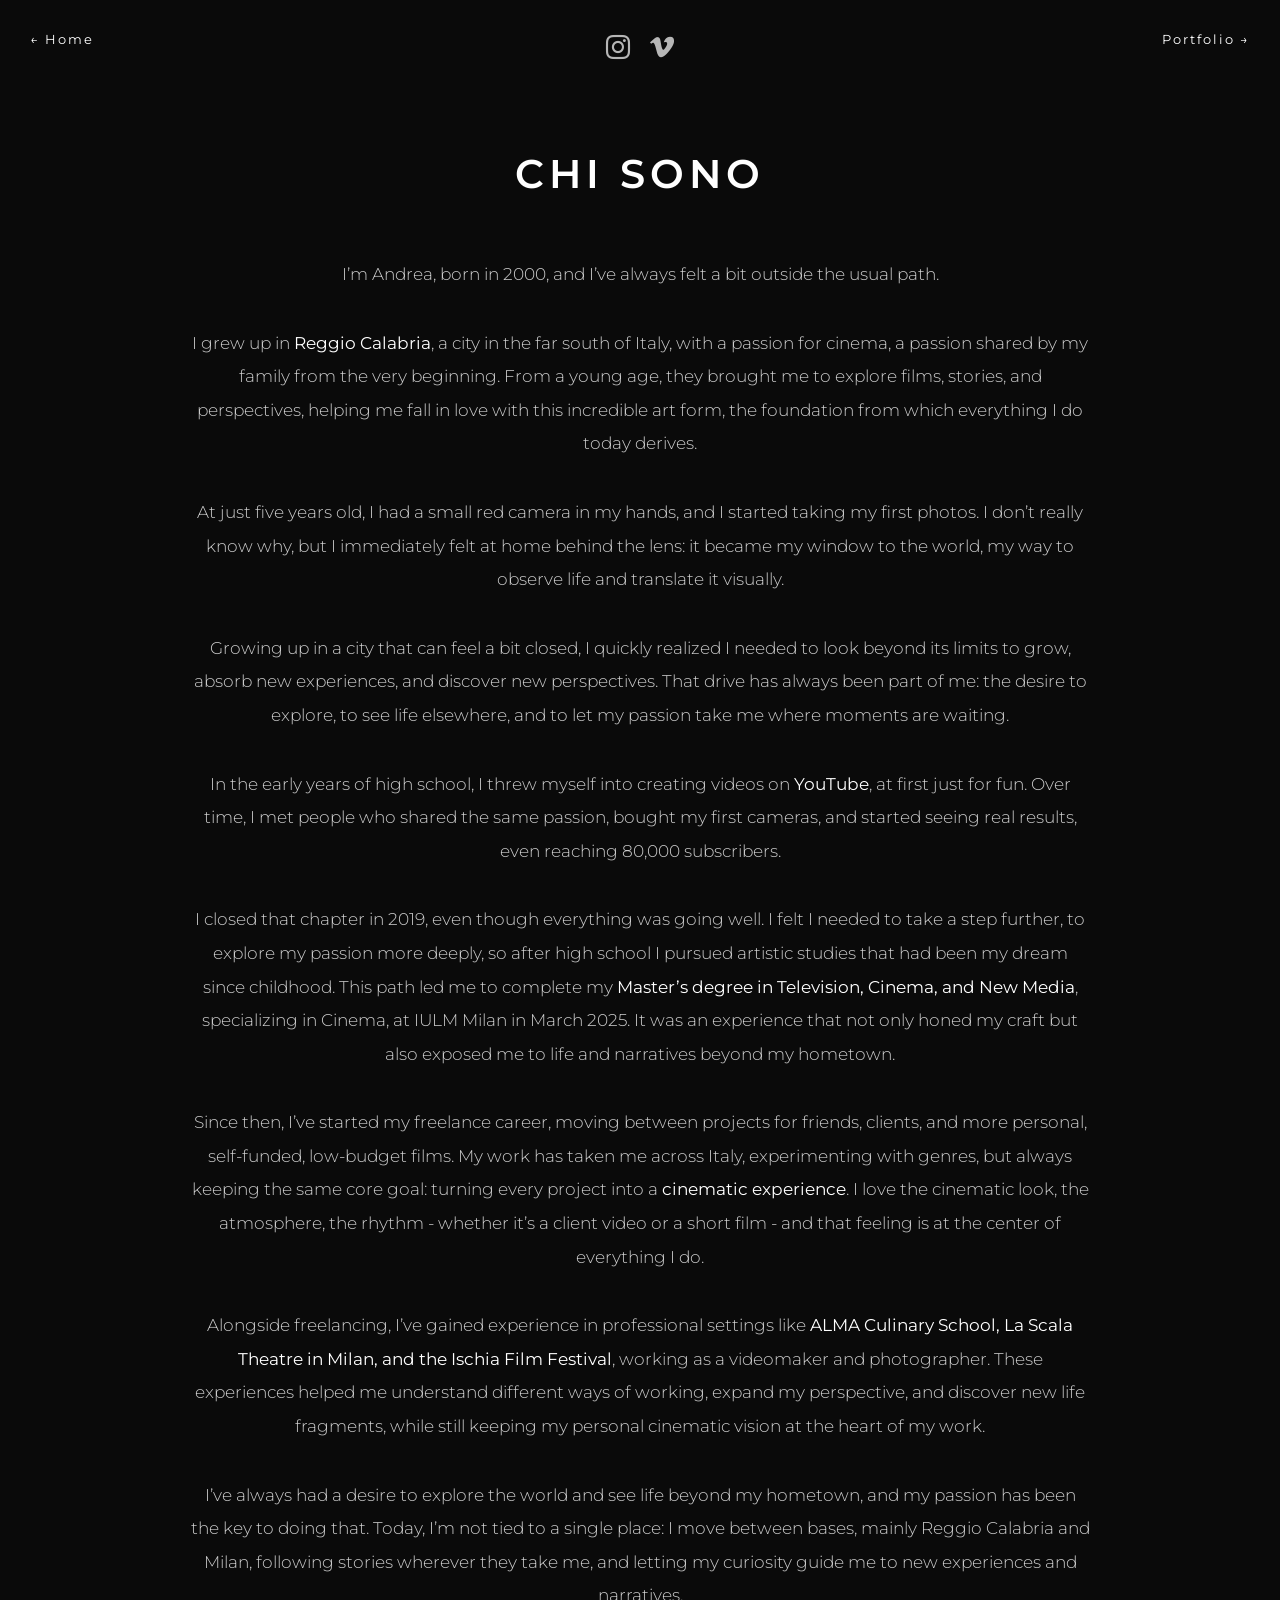
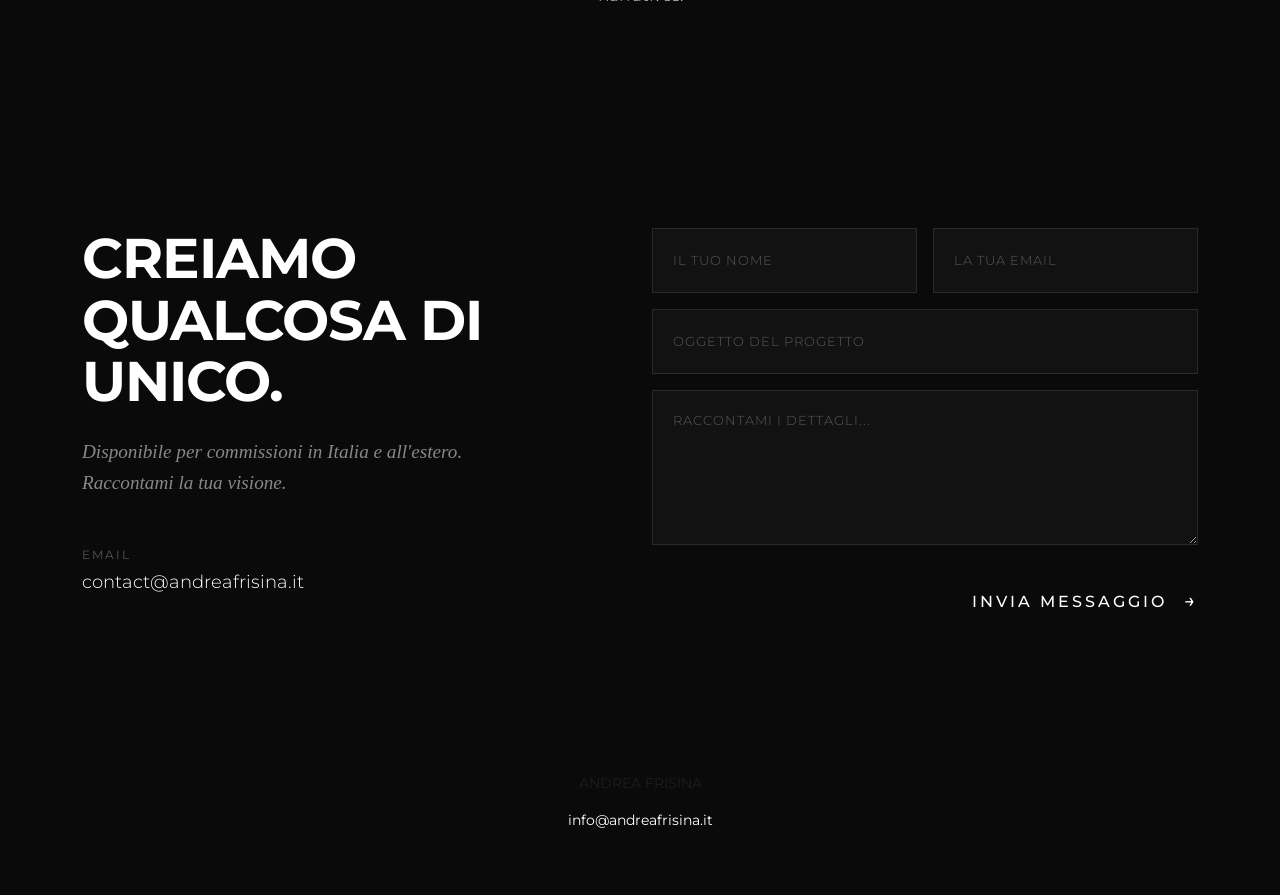
==== html/chisono.html @ bc56220b "Chi sono e photography aggiunto" ====
<!DOCTYPE html>
<html lang="it">
<head>
    <meta charset="UTF-8">
    <meta name="viewport" content="width=device-width, initial-scale=1.0">
    <title>About - Andrea Frisina</title>
    
    <link href="https://cdn.jsdelivr.net/npm/bootstrap@5.3.0/dist/css/bootstrap.min.css" rel="stylesheet">
    <link rel="stylesheet" href="https://cdn.jsdelivr.net/npm/bootstrap-icons@1.11.0/font/bootstrap-icons.css">
    
    <link href="https://fonts.googleapis.com/css2?family=Montserrat:wght@300;400;600&display=swap" rel="stylesheet">
    
    <link rel="stylesheet" href="../css/style.css">
    <link rel="stylesheet" href="../css/homepage-contacts.css">

    <style>
        body {
            background-color: #0a0a0a;
            color: white;
            font-family: 'Montserrat', sans-serif;
            overflow-x: hidden;
            margin: 0;
            padding: 0;
        }

        /* Social e Navigazione */
        .top-social-center {
            position: absolute;
            top: 30px;
            left: 50%;
            transform: translateX(-50%);
            display: flex;
            gap: 20px;
            z-index: 1000;
        }
        .top-social-center a {
            color: white;
            font-size: 1.5rem;
            opacity: 0.7;
            transition: 0.3s;
        }
        .top-social-center a:hover { opacity: 1; transform: scale(1.1); }

        /* Link laterali fissi */
        .back-link {
            position: fixed; top: 30px; left: 30px; color: white; text-decoration: none; 
            z-index: 1000; font-family: 'Montserrat'; letter-spacing: 2px; font-size: 0.8rem;
            transition: opacity 0.3s;
        }
        .portfolio-link-top {
            position: fixed; top: 30px; right: 30px; color: white; text-decoration: none; 
            z-index: 1000; font-family: 'Montserrat'; letter-spacing: 2px; font-size: 0.8rem;
            transition: opacity 0.3s;
        }
        .back-link:hover, .portfolio-link-top:hover { opacity: 0.6; }

        /* Sezione Bio */
        .about-section {
            padding: 150px 0 80px 0;
            max-width: 900px;
            margin: 0 auto;
            text-align: center;
        }

        .about-title {
            font-weight: 600;
            font-size: 2.5rem;
            text-transform: uppercase;
            letter-spacing: 5px;
            margin-bottom: 60px;
        }

        .bio-text {
            font-weight: 300;
            line-height: 2;
            color: #ccc;
            font-size: 1.05rem;
        }

        .bio-text p {
            margin-bottom: 35px;
        }

        .bio-highlight {
            color: white;
            font-weight: 400;
        }

        /* Contatti */
        .contact-section {
            background-color: transparent !important;
            padding-top: 100px;
            padding-bottom: 100px;
        }

        footer {
            background-color: transparent !important;
            border: none !important;
        }

        @media (max-width: 768px) {
            .about-section { padding: 120px 25px 60px 25px; }
            .about-title { font-size: 1.8rem; letter-spacing: 3px; }
            .portfolio-link-top, .back-link { font-size: 0.7rem; }
        }
    </style>
</head>
<body>

    <a href="index.html" class="back-link">&larr; Home</a>
    <a href="portfolio-selection.html" class="portfolio-link-top">Portfolio &rarr;</a>

    <div class="top-social-center">
        <a href="https://www.instagram.com/andreafrisinafilms/" target="_blank"><i class="bi bi-instagram"></i></a>
        <a href="https://vimeo.com/andreafrisinafilms" target="_blank"><i class="bi bi-vimeo"></i></a>
    </div>

    <div class="container">
        <section class="about-section">
            <h1 class="about-title">Chi Sono</h1>
            
            <div class="bio-text">
                <p>I’m Andrea, born in 2000, and I’ve always felt a bit outside the usual path.</p>
                
                <p>I grew up in <span class="bio-highlight">Reggio Calabria</span>, a city in the far south of Italy, with a passion for cinema, a passion shared by my family from the very beginning. From a young age, they brought me to explore films, stories, and perspectives, helping me fall in love with this incredible art form, the foundation from which everything I do today derives.</p>

                <p>At just five years old, I had a small red camera in my hands, and I started taking my first photos. I don’t really know why, but I immediately felt at home behind the lens: it became my window to the world, my way to observe life and translate it visually.</p>

                <p>Growing up in a city that can feel a bit closed, I quickly realized I needed to look beyond its limits to grow, absorb new experiences, and discover new perspectives. That drive has always been part of me: the desire to explore, to see life elsewhere, and to let my passion take me where moments are waiting.</p>

                <p>In the early years of high school, I threw myself into creating videos on <span class="bio-highlight">YouTube</span>, at first just for fun. Over time, I met people who shared the same passion, bought my first cameras, and started seeing real results, even reaching 80,000 subscribers.</p>

                <p>I closed that chapter in 2019, even though everything was going well. I felt I needed to take a step further, to explore my passion more deeply, so after high school I pursued artistic studies that had been my dream since childhood. This path led me to complete my <span class="bio-highlight">Master’s degree in Television, Cinema, and New Media</span>, specializing in Cinema, at IULM Milan in March 2025. It was an experience that not only honed my craft but also exposed me to life and narratives beyond my hometown.</p>

                <p>Since then, I’ve started my freelance career, moving between projects for friends, clients, and more personal, self-funded, low-budget films. My work has taken me across Italy, experimenting with genres, but always keeping the same core goal: turning every project into a <span class="bio-highlight">cinematic experience</span>. I love the cinematic look, the atmosphere, the rhythm - whether it’s a client video or a short film - and that feeling is at the center of everything I do.</p>

                <p>Alongside freelancing, I’ve gained experience in professional settings like <span class="bio-highlight">ALMA Culinary School, La Scala Theatre in Milan, and the Ischia Film Festival</span>, working as a videomaker and photographer. These experiences helped me understand different ways of working, expand my perspective, and discover new life fragments, while still keeping my personal cinematic vision at the heart of my work.</p>

                <p>I’ve always had a desire to explore the world and see life beyond my hometown, and my passion has been the key to doing that. Today, I’m not tied to a single place: I move between bases, mainly Reggio Calabria and Milan, following stories wherever they take me, and letting my curiosity guide me to new experiences and narratives.</p>
            </div>
        </section>

        <section id="contatti" class="contact-section">
            <div class="row justify-content-between align-items-start text-start">
                <div class="col-12 col-lg-5 mb-5 mb-lg-0 info-column">
                    <h2 class="contact-heading">CREIAMO<br>QUALCOSA DI<br>UNICO.</h2>
                    <p class="contact-sub mt-4">
                        Disponibile per commissioni in Italia e all'estero.
                        <br>Raccontami la tua visione.
                    </p>
                    <div class="contact-details mt-5">
                        <div class="detail-item mb-4">
                            <span class="label">EMAIL</span>
                            <a href="mailto:contact@andreafrisina.it" class="value link-hover">contact@andreafrisina.it</a>
                        </div>
                    </div>
                </div>

                <div class="col-12 col-lg-6">
                    <form action="https://formspree.io/f/IL_TUO_CODICE" method="POST" class="luxury-form">
                        <div class="row g-3">
                            <div class="col-md-6">
                                <input type="text" name="name" class="luxury-input" placeholder="Il tuo nome" required>
                            </div>
                            <div class="col-md-6">
                                <input type="email" name="email" class="luxury-input" placeholder="La tua email" required>
                            </div>
                            <div class="col-12">
                                <input type="text" name="subject" class="luxury-input" placeholder="Oggetto del progetto">
                            </div>
                            <div class="col-12">
                                <textarea name="message" class="luxury-input" rows="5" placeholder="Raccontami i dettagli..." required></textarea>
                            </div>
                            <div class="col-12 mt-4 text-end">
                                <button type="submit" class="btn-luxury">
                                    INVIA MESSAGGIO <span class="arrow">→</span>
                                </button>
                            </div>
                        </div>
                    </form>
                </div>
            </div>
        </section>
    </div>

    <footer class="text-center py-5 text-muted small">
        <div class="container">
            <p>ANDREA FRISINA</p>
            <p><a href="mailto:info@andreafrisina.it" class="text-decoration-none text-white">info@andreafrisina.it</a></p>
        </div>
    </footer>

    <script src="https://cdn.jsdelivr.net/npm/bootstrap@5.3.0/dist/js/bootstrap.bundle.min.js"></script>
</body>
</html>
---- css/style.css ----
/* =========================================
   1. STILI GENERALI E RESET
   ========================================= */
html { 
    scroll-behavior: smooth; 
}

body {
    font-family: 'Montserrat', sans-serif;
    background-color: #0a0a0a;
    color: white;
    margin: 0;
    overflow-x: hidden;
}

/* =========================================
   2. HERO SECTION (VIDEO LOCALE)
   ========================================= */
.hero-section {
    position: relative;
    height: 100vh;
    width: 100%;
    overflow: hidden;
    display: flex;
    flex-direction: column;
    justify-content: center;
    align-items: center;
    text-align: center;
}

/* Wrapper per il video .mp4 locale */
.local-video-wrapper {
    position: absolute;
    top: 0; left: 0; width: 100%; height: 100%;
    z-index: 0; 
    overflow: hidden;
    background-color: #000;
}

.local-video-wrapper video {
    width: 100%;
    height: 100%;
    object-fit: cover; 
    opacity: 0; 
    transition: opacity 1s ease-in;
}

.local-video-wrapper video.visible {
    opacity: 1;
}

.video-overlay {
    position: absolute; top: 0; left: 0; width: 100%; height: 100%;
    background: rgba(0, 0, 0, 0.3); z-index: 1;
}

/* --- CONTENUTI HERO (TITOLO E MANIFESTO) --- */
.hero-content { 
    position: relative; 
    z-index: 2; 
    padding: 20px; 
    pointer-events: none; 
    width: 100%;
}

.main-title { 
    font-family: 'Montserrat', sans-serif;
    font-size: 3.5rem; 
    font-weight: 600;  
    letter-spacing: 5px; 
    text-transform: uppercase; 
    margin-bottom: 0.5rem; 
    text-shadow: 0 5px 20px rgba(0,0,0,0.8); 
}

/* STILE MANIFESTO */
.hero-manifesto {
    font-family: 'Montserrat', sans-serif !important;
    color: #ffffff;
    font-weight: 300; /* Light */
    font-size: 1.1rem; 
    line-height: 1.6;
    max-width: 900px; 
    margin: 30px auto 0; 
    text-shadow: 0 2px 15px rgba(0,0,0,0.8); 
    opacity: 0.9;
}

.hero-manifesto p {
    margin-bottom: 8px; 
}

.hero-manifesto strong {
    font-weight: 600 !important; 
    color: #ffffff;              
    opacity: 1;                  
    text-shadow: 0 0 10px rgba(0,0,0,0.5); 
}

/* Freccia che rimbalza */
.scroll-down {
    position: absolute; bottom: 30px; left: 50%; transform: translateX(-50%);
    z-index: 3; color: white; font-size: 2rem; animation: bounce 2s infinite; cursor: pointer; pointer-events: auto;
}
@keyframes bounce {
    0%, 20%, 50%, 80%, 100% {transform: translate(-50%, 0);}
    40% {transform: translate(-50%, -10px);}
    60% {transform: translate(-50%, -5px);}
}

/* =========================================
   3. NAVBAR & SOCIAL
   ========================================= */
.navbar-brand { 
    letter-spacing: 2px; text-transform: uppercase; font-weight: 600; margin-right: 0; 
}
.brand-social-wrapper { display: flex; align-items: center; }

.social-left-icons {
    display: flex; gap: 15px; margin-left: 25px; 
    border-left: 1px solid rgba(255,255,255,0.2); padding-left: 25px;
}
.social-left-icons a {
    color: rgba(255,255,255,0.7); font-size: 1.1rem; 
    transition: color 0.3s ease, transform 0.3s ease;
}
.social-left-icons a:hover { color: white; transform: scale(1.1); }
.nav-link { letter-spacing: 2px; text-transform: uppercase; font-size: 0.9rem; }

/* =========================================
   4. CONTROLLI AUDIO
   ========================================= */
.audio-wrapper {
    position: absolute; bottom: 30px; right: 30px; z-index: 10;
    display: flex; align-items: center; justify-content: center;
    width: 50px; height: 50px;
    background: rgba(255, 255, 255, 0.1); border: 1px solid rgba(255, 255, 255, 0.3);
    border-radius: 25px; overflow: hidden; 
    transition: all 0.4s cubic-bezier(0.25, 0.8, 0.25, 1);
}
.audio-wrapper:hover {
    width: 160px; background: rgba(0, 0, 0, 0.7);
    justify-content: flex-start; padding-left: 15px;
}
.audio-icon { font-size: 1.2rem; cursor: pointer; color: white; flex-shrink: 0; }
.volume-slider {
    width: 0; opacity: 0; margin-left: 0; height: 4px;
    -webkit-appearance: none; background: rgba(255, 255, 255, 0.3);
    border-radius: 2px; outline: none; cursor: pointer; transition: all 0.4s ease 0.1s;
}
.audio-wrapper:hover .volume-slider { width: 90px; opacity: 1; margin-left: 15px; }
.volume-slider::-webkit-slider-thumb {
    -webkit-appearance: none; width: 12px; height: 12px;
    background: white; border-radius: 50%; cursor: pointer;
}

/* =========================================
   5. PORTFOLIO CAROUSEL
   ========================================= */
.portfolio-section { 
    padding: 100px 0; background-color: #0a0a0a; position: relative; z-index: 2; 
}

.portfolio-heading {
    font-weight: 300; 
    text-transform: uppercase; 
    letter-spacing: 4px; 
    margin-bottom: 20px; 
    color: white;
    font-size: 2rem; 
}

/* >>> MODIFICA: Sottotitolo Portfolio in Montserrat Light <<< */
.portfolio-subheading {
    font-family: 'Montserrat', sans-serif; /* Prima era Playfair */
    font-weight: 300; /* Light */
    font-size: 1.1rem;
    color: #bbb;
    line-height: 1.6;
    max-width: 800px;
    margin-left: auto;
    margin-right: auto;
}

/* Container Carosello */
.carousel-container {
    width: 100%;
    padding: 0 60px; 
}

.horizontal-scroll-wrapper {
    display: flex;
    overflow-x: auto;
    gap: 30px; 
    padding-bottom: 20px;
    scroll-behavior: smooth;
    -webkit-overflow-scrolling: touch;
}
.horizontal-scroll-wrapper::-webkit-scrollbar { display: none; }
.horizontal-scroll-wrapper { -ms-overflow-style: none; scrollbar-width: none; }

.scroll-item {
    flex: 0 0 auto;
    width: calc((100% - 60px) / 3); 
    transition: transform 0.3s ease;
}
.scroll-item:hover { transform: scale(1.02); }

.video-title {
    margin-top: 15px; font-size: 0.9rem; letter-spacing: 2px; 
    text-transform: uppercase; color: #aaa; text-align: left;
}

/* --- THUMBNAILS --- */
.video-link { display: block; position: relative; text-decoration: none; }
.video-thumb {
    width: 100%; height: 100%; object-fit: cover;
    filter: brightness(0.8); transition: filter 0.3s ease;
}
.play-overlay {
    position: absolute; top: 0; left: 0; width: 100%; height: 100%;
    display: flex; align-items: center; justify-content: center;
    background: rgba(0,0,0,0.2); transition: background 0.3s ease;
}
.play-overlay i {
    font-size: 3rem; color: white; opacity: 0.8;
    transition: transform 0.3s ease, opacity 0.3s ease;
}
.video-link:hover .video-thumb { filter: brightness(1); }
.video-link:hover .play-overlay { background: rgba(0,0,0,0); }
.video-link:hover .play-overlay i { transform: scale(1.2); opacity: 1; }

/* --- FRECCE --- */
.scroll-btn {
    position: absolute; top: 40%; transform: translateY(-50%);
    background: rgba(0, 0, 0, 0.5); color: white;
    border: 1px solid rgba(255, 255, 255, 0.2);
    border-radius: 50%; width: 50px; height: 50px;
    display: flex; align-items: center; justify-content: center;
    cursor: pointer; z-index: 10; transition: all 0.3s ease;
}
.scroll-btn:hover {
    background: white; color: black; transform: translateY(-50%) scale(1.1);
}
.btn-left { left: 5px; }
.btn-right { right: 5px; }

/* --- MODALE --- */
.video-trigger { cursor: pointer; display: block; position: relative; }
.modal-video-info {
    max-width: 800px; margin: 0 auto; padding: 20px;
    background: rgba(0, 0, 0, 0.8); border-radius: 10px; backdrop-filter: blur(5px); 
}
.modal-video-info h3 { font-size: 1.5rem; letter-spacing: 3px; margin-bottom: 10px; }
.modal-video-info p { font-size: 1rem; line-height: 1.6; color: #ccc !important; }

.hero-bottom-fade {
    position: absolute; bottom: 0; left: 0; width: 100%; height: 30vh; 
    background: linear-gradient(to bottom, rgba(10, 10, 10, 0) 0%, #0a0a0a 100%);
    z-index: 1; pointer-events: none; 
}

.fade-in-up {
    animation: fadeInUp 0.5s ease-out forwards;
    opacity: 0; transform: translateY(20px);
}
@keyframes fadeInUp { to { opacity: 1; transform: translateY(0); } }

.modal-backdrop.show { opacity: 0.9; background-color: #000; }
.btn-close-white {
    filter: invert(1) grayscale(100%) brightness(200%);
    background-color: rgba(0,0,0,0.5); padding: 10px; border-radius: 50%;
}

.fade-section {
    opacity: 0; transform: translateY(40px); 
    transition: opacity 1.2s ease-out, transform 1.2s ease-out;
    will-change: opacity, transform; 
}
.fade-section.visible { opacity: 1; transform: translateY(0); }

/* =========================================
   6. MOBILE RESPONSIVE
   ========================================= */
@media (max-width: 992px) {
    .main-title { font-size: 2.5rem; }
    .audio-wrapper { display: none; } 
    .social-left-icons { margin-left: 15px; padding-left: 15px; gap: 10px; }
    .carousel-container { padding: 0; }
    .scroll-btn { display: none; } 
    .scroll-item { width: 85vw; margin-left: 15px; }
}

@media (max-width: 768px) {
    .hero-manifesto {
        font-size: 0.85rem !important; 
        padding: 0 20px;   
        line-height: 1.5;
        width: 100%;
    }
    .main-title { font-size: 2.2rem; }
}


/* =========================================
   SEZIONE CHI SONO (Uniformata a Montserrat)
   ========================================= */
.about-section { opacity: 1 !important; transform: none !important; }

.about-heading {
    font-weight: 300;
    text-transform: uppercase;
    letter-spacing: 4px;
    margin-bottom: 40px;
    font-size: 2rem;
    color: white;
}

/* >>> MODIFICA: Testo 'Chi Sono' in Montserrat Light <<< */
.about-content p {
    font-family: 'Montserrat', sans-serif; /* Prima era Playfair */
    font-weight: 300; /* Light */
    font-size: 1.2rem; /* Leggermente più grande per leggibilità */
    line-height: 1.8; /* Interlinea ariosa */
    color: #ccc; 
    margin-bottom: 20px;
    max-width: 800px;
    margin-left: auto;
    margin-right: auto;
}

.about-content strong {
    color: white;
    font-weight: 600;
}

/* >>> MODIFICA: Firma in stile 'Timbro' moderno <<< */
.signature {
    font-family: 'Montserrat', sans-serif;
    font-weight: 400;
    text-transform: uppercase; /* Stile timbro */
    letter-spacing: 4px;
    font-size: 1.5rem;
    color: white;
    opacity: 0.8;
    border-top: 1px solid rgba(255,255,255,0.3); /* Lineetta sopra per stile */
    padding-top: 10px;
    display: inline-block;
}

/* =========================================
   SEZIONE CONTATTI
   ========================================= */
.contact-heading {
    font-family: 'Montserrat', sans-serif;
    font-weight: 700; /* Bold per impatto */
    letter-spacing: 3px;
    font-size: 3rem;
    line-height: 1.1;
}

.contact-sub {
    font-family: 'Montserrat', sans-serif;
    font-weight: 300;
    font-size: 1.1rem;
    color: #bbb;
    line-height: 1.6;
}

/* Form Styles */
.luxury-input {
    font-family: 'Montserrat', sans-serif;
    font-weight: 300;
}

.btn-luxury {
    font-family: 'Montserrat', sans-serif;
    font-weight: 500;
    letter-spacing: 2px;
}

/* =========================================
   HOVER EFFECTS PORTFOLIO
   ========================================= */
.video-thumb-wrapper {
    overflow: hidden; border-radius: 0; 
    transition: transform 0.5s cubic-bezier(0.25, 0.46, 0.45, 0.94), box-shadow 0.5s cubic-bezier(0.25, 0.46, 0.45, 0.94);
    box-shadow: 0 5px 15px rgba(0,0,0,0.2); 
}
.video-trigger:hover .video-thumb-wrapper { transform: translateY(-7px); box-shadow: 0 20px 40px rgba(0,0,0,0.6); }
.video-thumb {
    width: 100%; height: 100%; object-fit: cover;
    transition: transform 0.8s ease, filter 0.5s ease; filter: brightness(0.85); 
}
.video-trigger:hover .video-thumb { transform: scale(1.06); filter: brightness(1.05); }
.play-overlay { background: rgba(0,0,0,0.3); transition: background 0.4s ease; }
.play-overlay i { font-size: 3rem; color: rgba(255,255,255,0.8); transition: transform 0.4s ease, color 0.4s ease; }
.video-trigger:hover .play-overlay { background: rgba(0,0,0,0.1); }
.video-trigger:hover .play-overlay i { color: #fff; transform: scale(1.2); }
.video-title { transition: color 0.3s ease, transform 0.3s ease; }
.video-trigger:hover + .video-title { color: white; transform: translateX(5px); }

/* =========================================
   MOBILE HORIZONTAL SCROLL
   ========================================= */
@media (max-width: 991px) {
    .video-title {
        color: white !important; opacity: 1 !important; margin-top: 12px !important;   
        font-size: 0.9rem !important; display: block !important; transform: translateX(5px); 
    }
    .mobile-scroll-row {
        display: flex !important; flex-wrap: nowrap !important; overflow-x: auto !important;        
        overflow-y: hidden; gap: 15px !important; padding-bottom: 30px !important;    
        -webkit-overflow-scrolling: touch; scrollbar-width: none;             
        margin-right: 0 !important; margin-left: 0 !important;
    }
    .mobile-scroll-row::-webkit-scrollbar { display: none; }
    .mobile-scroll-row > div {
        flex: 0 0 85% !important; width: 85% !important; max-width: 85% !important; margin-top: 0 !important;    
    }
}
---- css/homepage-contacts.css ----
/* =========================================
   SEZIONE CONTATTI (LUXURY / EDITORIAL)
   ========================================= */
.contact-section {
    padding: 150px 0; /* Molto respiro verticale */
    background-color: #050505; 
    color: white;
    position: relative;
    z-index: 10;
    overflow: hidden;
}

/* Tipografia Colonna Sinistra */
.contact-heading {
    font-family: 'Montserrat', sans-serif;
    font-weight: 700;
    font-size: 3.5rem; /* Titolo grande e impattante */
    line-height: 1.1;
    letter-spacing: -1px; /* Lettere più vicine, stile moderno */
    color: white;
    text-transform: uppercase;
}

.contact-sub {
    font-family: 'Playfair Display', serif; /* Contrasto Serif */
    font-style: italic;
    font-size: 1.2rem;
    color: #888;
    line-height: 1.6;
}

/* Dettagli (Email, Social) */
.detail-item .label {
    display: block;
    font-size: 0.75rem;
    letter-spacing: 2px;
    text-transform: uppercase;
    color: #555;
    margin-bottom: 5px;
}

.detail-item .value {
    font-size: 1.1rem;
    color: white;
    text-decoration: none;
    font-weight: 300;
}

/* Effetto Hover sui link testuali */
.link-hover {
    position: relative;
    color: white;
    text-decoration: none;
    transition: color 0.3s ease;
}
.link-hover::after {
    content: '';
    position: absolute;
    width: 0;
    height: 1px;
    bottom: -2px;
    left: 0;
    background-color: white;
    transition: width 0.3s ease;
}
.link-hover:hover::after {
    width: 100%;
}

/* --- IL FORM LUXURY --- */
.luxury-input {
    width: 100%;
    background-color: rgba(255, 255, 255, 0.03); /* Appena visibile */
    border: 1px solid rgba(255, 255, 255, 0.1); /* Bordo sottilissimo */
    color: white;
    padding: 20px; /* Spazioso */
    font-family: 'Montserrat', sans-serif;
    font-size: 0.95rem;
    font-weight: 300;
    outline: none;
    transition: all 0.4s ease;
}

.luxury-input::placeholder {
    color: rgba(255, 255, 255, 0.3);
    text-transform: uppercase;
    font-size: 0.8rem;
    letter-spacing: 1px;
}

/* Focus: diventa un po' più chiaro */
.luxury-input:focus {
    background-color: rgba(255, 255, 255, 0.06);
    border-color: rgba(255, 255, 255, 0.4);
}

/* Bottone Solo Testo con Freccia */
.btn-luxury {
    background: none;
    border: none;
    color: white;
    font-size: 1rem;
    letter-spacing: 3px;
    text-transform: uppercase;
    cursor: pointer;
    padding: 10px 0;
    position: relative;
    transition: opacity 0.3s ease;
}

.btn-luxury .arrow {
    display: inline-block;
    transition: transform 0.3s ease;
    margin-left: 10px;
    font-size: 1.2rem;
}

.btn-luxury:hover {
    opacity: 0.8;
}

.btn-luxury:hover .arrow {
    transform: translateX(10px); /* La freccia si sposta a destra */
}

/* Responsive: su mobile riduciamo il titolo */
@media (max-width: 992px) {
    .contact-heading {
        font-size: 2.5rem;
    }
    .contact-section {
        padding: 80px 0;
    }
}
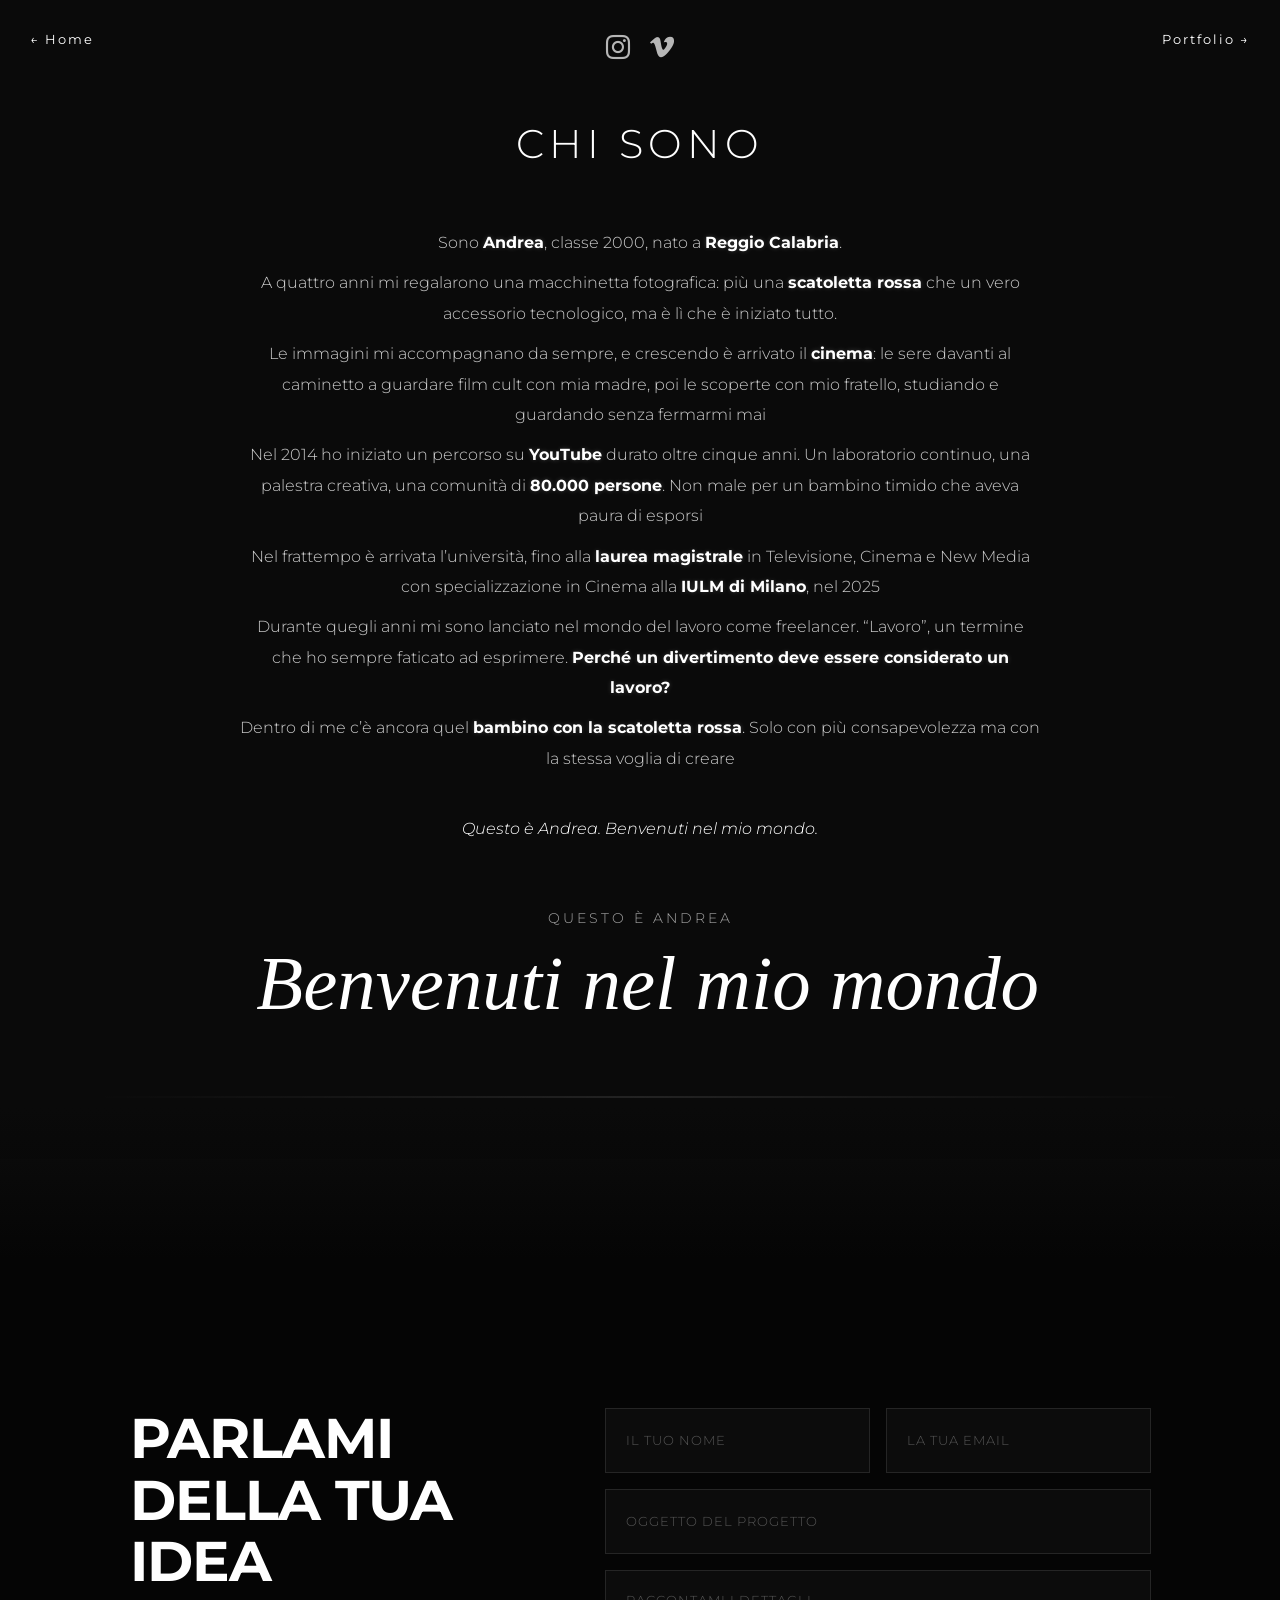
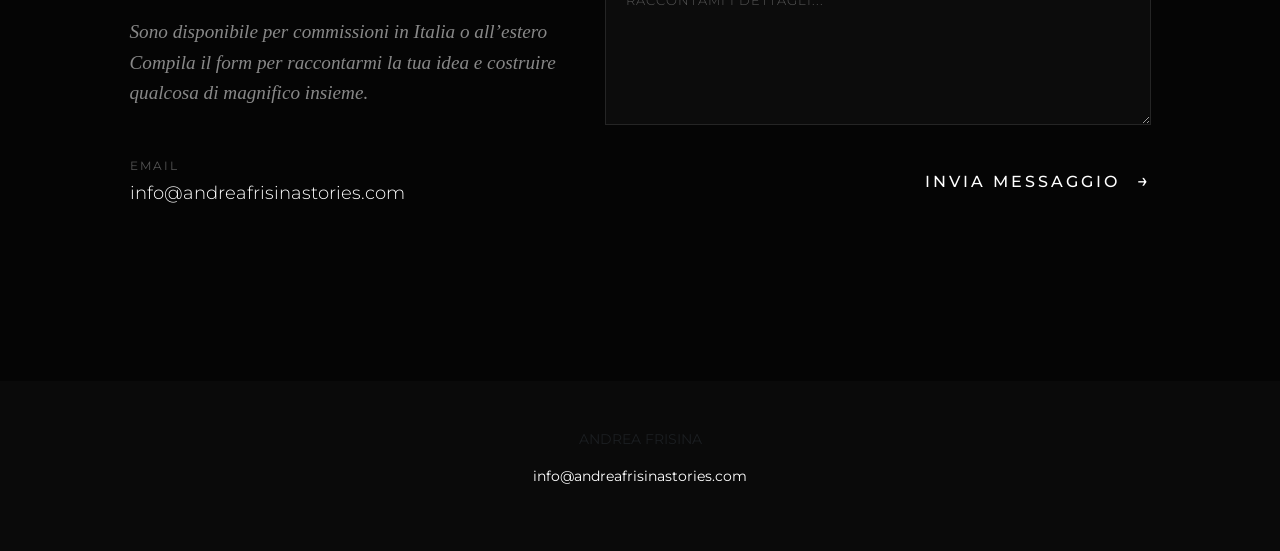
==== commit 46884c6e: "Last" ====
--- a/html/chisono.html
+++ b/html/chisono.html
@@ -8,188 +8,174 @@
     <link href="https://cdn.jsdelivr.net/npm/bootstrap@5.3.0/dist/css/bootstrap.min.css" rel="stylesheet">
     <link rel="stylesheet" href="https://cdn.jsdelivr.net/npm/bootstrap-icons@1.11.0/font/bootstrap-icons.css">
     
-    <link href="https://fonts.googleapis.com/css2?family=Montserrat:wght@300;400;600&display=swap" rel="stylesheet">
+    <link href="https://fonts.googleapis.com/css2?family=Montserrat:wght@300;400;600;700&display=swap" rel="stylesheet">
     
     <link rel="stylesheet" href="../css/style.css">
     <link rel="stylesheet" href="../css/homepage-contacts.css">
+    <link rel="stylesheet" href="../css/chisono.css">
 
     <style>
-        body {
-            background-color: #0a0a0a;
-            color: white;
-            font-family: 'Montserrat', sans-serif;
-            overflow-x: hidden;
-            margin: 0;
-            padding: 0;
-        }
-
-        /* Social e Navigazione */
-        .top-social-center {
-            position: absolute;
-            top: 30px;
-            left: 50%;
-            transform: translateX(-50%);
-            display: flex;
-            gap: 20px;
-            z-index: 1000;
-        }
-        .top-social-center a {
-            color: white;
-            font-size: 1.5rem;
-            opacity: 0.7;
-            transition: 0.3s;
-        }
-        .top-social-center a:hover { opacity: 1; transform: scale(1.1); }
-
-        /* Link laterali fissi */
-        .back-link {
-            position: fixed; top: 30px; left: 30px; color: white; text-decoration: none; 
-            z-index: 1000; font-family: 'Montserrat'; letter-spacing: 2px; font-size: 0.8rem;
-            transition: opacity 0.3s;
-        }
-        .portfolio-link-top {
-            position: fixed; top: 30px; right: 30px; color: white; text-decoration: none; 
-            z-index: 1000; font-family: 'Montserrat'; letter-spacing: 2px; font-size: 0.8rem;
-            transition: opacity 0.3s;
-        }
-        .back-link:hover, .portfolio-link-top:hover { opacity: 0.6; }
-
-        /* Sezione Bio */
-        .about-section {
-            padding: 150px 0 80px 0;
-            max-width: 900px;
-            margin: 0 auto;
-            text-align: center;
-        }
-
-        .about-title {
-            font-weight: 600;
-            font-size: 2.5rem;
-            text-transform: uppercase;
-            letter-spacing: 5px;
-            margin-bottom: 60px;
-        }
-
-        .bio-text {
-            font-weight: 300;
-            line-height: 2;
-            color: #ccc;
-            font-size: 1.05rem;
-        }
-
-        .bio-text p {
-            margin-bottom: 35px;
-        }
-
-        .bio-highlight {
-            color: white;
-            font-weight: 400;
-        }
-
-        /* Contatti */
-        .contact-section {
-            background-color: transparent !important;
-            padding-top: 100px;
-            padding-bottom: 100px;
-        }
-
-        footer {
-            background-color: transparent !important;
-            border: none !important;
+        /* Sincronizzazione stili e correzioni mobile */
+        strong {
+            font-weight: 700 !important;
+            color: #ffffff !important;
         }
 
         @media (max-width: 768px) {
-            .about-section { padding: 120px 25px 60px 25px; }
-            .about-title { font-size: 1.8rem; letter-spacing: 3px; }
-            .portfolio-link-top, .back-link { font-size: 0.7rem; }
+            .about-section { padding-top: 80px !important; }
+            .work-with-me { padding: 60px 0 !important; }
+            .contact-section .fade-section { padding: 60px 0 !important; }
+            .transizione-sfumata { height: 80px !important; margin-top: -80px !important; }
+            .contact-heading { font-size: 2rem !important; }
         }
     </style>
 </head>
-<body>
+<body style="background-color: #0a0a0a; color: white;">
 
     <a href="index.html" class="back-link">&larr; Home</a>
     <a href="portfolio-selection.html" class="portfolio-link-top">Portfolio &rarr;</a>
 
     <div class="top-social-center">
-        <a href="https://www.instagram.com/andreafrisinafilms/" target="_blank"><i class="bi bi-instagram"></i></a>
+        <a href="https://www.instagram.com/andreafrisinastories/" target="_blank"><i class="bi bi-instagram"></i></a>
         <a href="https://vimeo.com/andreafrisinafilms" target="_blank"><i class="bi bi-vimeo"></i></a>
     </div>
 
     <div class="container">
-        <section class="about-section">
-            <h1 class="about-title">Chi Sono</h1>
+        <section class="about-section" style="padding-top: 120px; padding-bottom: 40px;">
+            <h1 class="about-title" style="font-family: 'Montserrat', sans-serif; font-weight: 300; text-transform: uppercase; letter-spacing: 5px; text-align: center; margin-bottom: 60px;">Chi Sono</h1>
             
-            <div class="bio-text">
-                <p>I’m Andrea, born in 2000, and I’ve always felt a bit outside the usual path.</p>
-                
-                <p>I grew up in <span class="bio-highlight">Reggio Calabria</span>, a city in the far south of Italy, with a passion for cinema, a passion shared by my family from the very beginning. From a young age, they brought me to explore films, stories, and perspectives, helping me fall in love with this incredible art form, the foundation from which everything I do today derives.</p>
+            <div class="bio-text section-main-content">
+                <p>Sono <strong>Andrea</strong>, classe 2000, nato a <strong>Reggio Calabria</strong>.</p>
+                <p>A quattro anni mi regalarono una macchinetta fotografica: più una <strong>scatoletta rossa</strong> che un vero accessorio tecnologico, ma è lì che è iniziato tutto.</p>
+                <p>Le immagini mi accompagnano da sempre, e crescendo è arrivato il <strong>cinema</strong>: le sere davanti al caminetto a guardare film cult con mia madre, poi le scoperte con mio fratello, studiando e guardando senza fermarmi mai</p>
+                <p>Nel 2014 ho iniziato un percorso su <strong>YouTube</strong> durato oltre cinque anni. Un laboratorio continuo, una palestra creativa, una comunità di <strong>80.000 persone</strong>. Non male per un bambino timido che aveva paura di esporsi</p>
+                <p>Nel frattempo è arrivata l’università, fino alla <strong>laurea magistrale</strong> in Televisione, Cinema e New Media con specializzazione in Cinema alla <strong>IULM di Milano</strong>, nel 2025</p>
+                <p>Durante quegli anni mi sono lanciato nel mondo del lavoro come freelancer. “Lavoro”, un termine che ho sempre faticato ad esprimere. <strong>Perché un divertimento deve essere considerato un lavoro?</strong></p>
+                <p>Dentro di me c’è ancora quel <strong>bambino con la scatoletta rossa</strong>. Solo con più consapevolezza ma con la stessa voglia di creare</p>
+                <p style="font-style: italic; margin-top: 40px; color: white;">Questo è Andrea. Benvenuti nel mio mondo.</p>
 
-                <p>At just five years old, I had a small red camera in my hands, and I started taking my first photos. I don’t really know why, but I immediately felt at home behind the lens: it became my window to the world, my way to observe life and translate it visually.</p>
 
-                <p>Growing up in a city that can feel a bit closed, I quickly realized I needed to look beyond its limits to grow, absorb new experiences, and discover new perspectives. That drive has always been part of me: the desire to explore, to see life elsewhere, and to let my passion take me where moments are waiting.</p>
+                <div class="about-signature-container" style="margin-top: 60px; text-align: center;">
+                    <p style="font-family: 'Montserrat', sans-serif; font-weight: 300; text-transform: uppercase; letter-spacing: 3px; font-size: 0.9rem; margin-bottom: 10px; opacity: 0.8;">
+                        Questo è Andrea
+                    </p>
+                    <span class="welcome-signature" style="display: block; font-family: 'Playfair Display', serif !important; font-style: italic; font-size: clamp(2.5rem, 6vw, 5rem); color: white; line-height: 1.1;">
+                        Benvenuti nel mio mondo
+                    </span>
+                </div>
 
-                <p>In the early years of high school, I threw myself into creating videos on <span class="bio-highlight">YouTube</span>, at first just for fun. Over time, I met people who shared the same passion, bought my first cameras, and started seeing real results, even reaching 80,000 subscribers.</p>
 
-                <p>I closed that chapter in 2019, even though everything was going well. I felt I needed to take a step further, to explore my passion more deeply, so after high school I pursued artistic studies that had been my dream since childhood. This path led me to complete my <span class="bio-highlight">Master’s degree in Television, Cinema, and New Media</span>, specializing in Cinema, at IULM Milan in March 2025. It was an experience that not only honed my craft but also exposed me to life and narratives beyond my hometown.</p>
-
-                <p>Since then, I’ve started my freelance career, moving between projects for friends, clients, and more personal, self-funded, low-budget films. My work has taken me across Italy, experimenting with genres, but always keeping the same core goal: turning every project into a <span class="bio-highlight">cinematic experience</span>. I love the cinematic look, the atmosphere, the rhythm - whether it’s a client video or a short film - and that feeling is at the center of everything I do.</p>
-
-                <p>Alongside freelancing, I’ve gained experience in professional settings like <span class="bio-highlight">ALMA Culinary School, La Scala Theatre in Milan, and the Ischia Film Festival</span>, working as a videomaker and photographer. These experiences helped me understand different ways of working, expand my perspective, and discover new life fragments, while still keeping my personal cinematic vision at the heart of my work.</p>
-
-                <p>I’ve always had a desire to explore the world and see life beyond my hometown, and my passion has been the key to doing that. Today, I’m not tied to a single place: I move between bases, mainly Reggio Calabria and Milan, following stories wherever they take me, and letting my curiosity guide me to new experiences and narratives.</p>
             </div>
         </section>
 
-        <section id="contatti" class="contact-section">
-            <div class="row justify-content-between align-items-start text-start">
-                <div class="col-12 col-lg-5 mb-5 mb-lg-0 info-column">
-                    <h2 class="contact-heading">CREIAMO<br>QUALCOSA DI<br>UNICO.</h2>
-                    <p class="contact-sub mt-4">
-                        Disponibile per commissioni in Italia e all'estero.
-                        <br>Raccontami la tua visione.
-                    </p>
-                    <div class="contact-details mt-5">
-                        <div class="detail-item mb-4">
-                            <span class="label">EMAIL</span>
-                            <a href="mailto:contact@andreafrisina.it" class="value link-hover">contact@andreafrisina.it</a>
+        <div class="container">
+
+        <div style="width: 100%; height: 2px; background: linear-gradient(to right, transparent, rgba(255,255,255,0.1) 50%, transparent); margin: 30px 0;"></div>
+    </div>
+        <!--
+        <section class="work-with-me text-center" style="padding: 70px 0; background-color: #0a0a0a; position: relative; z-index: 1;">
+                    <div class="container">
+                        <h2 class="section-main-heading" style="font-size: 1.6rem; opacity: 0.8; letter-spacing: 6px; font-weight: 300;">LAVORA CON ME</h2>
+                        
+                        <div class="section-main-content mt-5">
+                            <p class="highlight-text" style="font-style: italic; font-size: 1.8rem; color: white; line-height: 1.4;">
+                                “Ogni storia merita di essere raccontata”
+                            </p>
+                            <p style="letter-spacing: 3px; text-transform: uppercase; font-size: 1rem; opacity: 0.9; margin-top: 20px;">
+                                Creiamola insieme.
+                            </p>
                         </div>
                     </div>
-                </div>
+                </section>
 
-                <div class="col-12 col-lg-6">
-                    <form action="https://formspree.io/f/IL_TUO_CODICE" method="POST" class="luxury-form">
-                        <div class="row g-3">
-                            <div class="col-md-6">
-                                <input type="text" name="name" class="luxury-input" placeholder="Il tuo nome" required>
-                            </div>
-                            <div class="col-md-6">
-                                <input type="email" name="email" class="luxury-input" placeholder="La tua email" required>
-                            </div>
-                            <div class="col-12">
-                                <input type="text" name="subject" class="luxury-input" placeholder="Oggetto del progetto">
-                            </div>
-                            <div class="col-12">
-                                <textarea name="message" class="luxury-input" rows="5" placeholder="Raccontami i dettagli..." required></textarea>
-                            </div>
-                            <div class="col-12 mt-4 text-end">
-                                <button type="submit" class="btn-luxury">
-                                    INVIA MESSAGGIO <span class="arrow">→</span>
-                                </button>
+            -->
+                <div style="width: 100%; height: 2px; background: linear-gradient(to right, transparent, rgba(255,255,255,0.1) 50%, transparent); margin: 30px 0;"></div>
+
+    </div>
+
+    <div class="transizione-sfumata" style="height: 100px; background: linear-gradient(to bottom, #0a0a0a, #050505); width: 100%; position: relative; z-index: 10; margin-top: -1px;"></div>
+   <section id="contatti" style="background-color: #050505; position: relative; padding: 0; margin-top: -1px;">
+        
+        <div style="height: 150px; background: linear-gradient(to bottom, #0a0a0a, #050505); width: 100%; position: absolute; top: -150px; left: 0; z-index: 10;"></div>
+
+        <div class="fade-section" style="padding: 150px 0;">
+            <div class="container">
+                <div class="row justify-content-center">
+                    
+                    <div class="col-12 col-lg-5 mb-5 mb-lg-0 info-column">
+                        <h2 class="contact-heading">PARLAMI <br>DELLA TUA IDEA</h2>
+                        <p class="contact-sub mt-4">
+                            Sono disponibile per commissioni in Italia o all’estero<br>
+                            Compila il form per raccontarmi la tua idea e costruire qualcosa di magnifico insieme.
+                        </p>
+                        <div class="contact-details mt-5">
+                            <div class="detail-item mb-4">
+                                <span class="label">EMAIL</span>
+                                <a href="mailto:info@andreafrisinastories.com" class="value link-hover">info@andreafrisinastories.com</a>
                             </div>
                         </div>
-                    </form>
+                    </div>
+
+                    <div class="col-12 col-lg-6">
+                        <form action="https://formspree.io/f/mbdzlwqb" method="POST" class="luxury-form">
+                            <div class="row g-3">
+                                <div class="col-md-6">
+                                    <input type="text" name="name" class="luxury-input" placeholder="Il tuo nome" required>
+                                </div>
+                                <div class="col-md-6">
+                                    <input type="email" name="email" class="luxury-input" placeholder="La tua email" required>
+                                </div>
+                                <div class="col-12">
+                                    <input type="text" name="subject" class="luxury-input" placeholder="Oggetto del progetto">
+                                </div>
+                                <div class="col-12">
+                                    <textarea name="message" class="luxury-input" rows="5" placeholder="Raccontami i dettagli..." required></textarea>
+                                </div>
+                                
+                                <input type="hidden" name="_subject" value="Nuovo contatto dal sito web Andrea Frisina">
+                                
+                                <div class="col-12 mt-4 text-end">
+                                    <button type="submit" class="btn-luxury">INVIA MESSAGGIO <span class="arrow">→</span></button>
+                                </div>
+                            </div>
+                        </form>
+                    </div>
+
                 </div>
             </div>
-        </section>
-    </div>
+        </div>
+    </section>
 
-    <footer class="text-center py-5 text-muted small">
+    <footer class="text-center py-5 text-muted small" style="background-color: #050505;">
         <div class="container">
             <p>ANDREA FRISINA</p>
-            <p><a href="mailto:info@andreafrisina.it" class="text-decoration-none text-white">info@andreafrisina.it</a></p>
+            <p><a href="mailto:info@andreafrisinastories.com" class="text-decoration-none text-white">info@andreafrisinastories.com</a></p>
         </div>
     </footer>
 
+    
+
+    <div class="modal fade" id="videoModal" tabindex="-1" aria-hidden="true">
+        <div class="modal-dialog modal-dialog-centered modal-xl"> 
+            <div class="modal-content bg-transparent border-0">
+                <div class="modal-body p-0 position-relative">
+                    <button type="button" class="btn-close btn-close-white position-absolute top-0 end-0 m-3 z-3" data-bs-dismiss="modal"></button>
+                    <div class="ratio ratio-16x9 mb-3">
+                        <iframe id="modalVideoIframe" src="" allow="autoplay; fullscreen" allowfullscreen></iframe>
+                    </div>
+                    <div class="modal-video-info text-center text-white">
+                        <h3 id="modalTitle" class="text-uppercase fw-light letter-spacing-2 mb-2"></h3>
+                        <p id="modalDescription" class="text-muted small"></p>
+                    </div>
+                </div>
+            </div>
+        </div>
+    </div>
+
+
+
+
     <script src="https://cdn.jsdelivr.net/npm/bootstrap@5.3.0/dist/js/bootstrap.bundle.min.js"></script>
+    <script src="../js/main.js"></script>
 </body>
 </html>
--- a/css/style.css
+++ b/css/style.css
@@ -1,6 +1,61 @@
 /* =========================================
    1. STILI GENERALI E RESET
    ========================================= */
+   /* Caricamento del font personalizzato */
+@font-face {
+    font-family: 'Sparkling'; 
+    src: url('../fonts/sparkling-valentine.ttf') format('truetype');
+    font-weight: normal;
+    font-style: normal;
+}
+
+
+.signature-container {
+    display: flex;
+    justify-content: center;
+    align-items: center;
+    width: 100%;
+    perspective: 1000px;
+    overflow: visible !important;
+}
+
+
+/* Ogni singola lettera diventerà uno span gestito da JS */
+#shatter-text span {
+    display: inline-block;
+    will-change: transform, opacity, filter;
+    transition: transform 0.1s ease-out, opacity 0.1s ease-out, filter 0.1s ease-out;
+}
+
+.welcome-signature {
+    display: inline-block;
+    font-family: 'Sparkling', serif !important;
+    font-style: italic;
+    font-size: 5rem;
+    color: white;
+    font-weight: 400;
+    line-height: 1.1;
+    text-align: center;
+    white-space: nowrap;     /* Forza la riga singola su PC */
+    
+    /* Correzione ottica per il corsivo: 
+       il corsivo pende a destra, aggiungiamo un filo di padding a sinistra 
+       per bilanciare visivamente il peso */
+    padding-left: 0.2em; 
+}
+
+/* --- ADATTAMENTO MOBILE --- */
+@media (max-width: 992px) {
+    .welcome-signature {
+        font-size: 10vw !important; /* Si ridimensiona in base alla larghezza schermo */
+        white-space: normal !important; /* Su mobile permettiamo il ritorno a capo */
+        padding-left: 0;
+        line-height: 1.2;
+        width: 90%; /* Lascia un po' di margine ai bordi del telefono */
+    }
+}
+
+
 html { 
     scroll-behavior: smooth; 
 }
@@ -41,13 +96,11 @@
     width: 100%;
     height: 100%;
     object-fit: cover; 
-    opacity: 0; 
+    opacity: 1 !important;
     transition: opacity 1s ease-in;
 }
 
-.local-video-wrapper video.visible {
-    opacity: 1;
-}
+
 
 .video-overlay {
     position: absolute; top: 0; left: 0; width: 100%; height: 100%;
@@ -72,6 +125,10 @@
     margin-bottom: 0.5rem; 
     text-shadow: 0 5px 20px rgba(0,0,0,0.8); 
 }
+
+
+
+
 
 /* STILE MANIFESTO */
 .hero-manifesto {
@@ -87,7 +144,8 @@
 }
 
 .hero-manifesto p {
-    margin-bottom: 8px; 
+    line-height: 1.9 !important;   /* Spazio tra le righe dello stesso paragrafo */
+    margin-bottom: 10px !important; /* Spazio tra un paragrafo e l'altro */
 }
 
 .hero-manifesto strong {
@@ -175,6 +233,8 @@
     font-family: 'Montserrat', sans-serif; /* Prima era Playfair */
     font-weight: 300; /* Light */
     font-size: 1.1rem;
+    line-height: 1.9 !important;   /* Stessa distanza tra le righe della Hero */
+    margin-bottom: 10px !important; /* Stessa distanza tra un paragrafo e l'altro della Hero */
     color: #bbb;
     line-height: 1.6;
     max-width: 800px;
@@ -418,4 +478,119 @@
     .mobile-scroll-row > div {
         flex: 0 0 85% !important; width: 85% !important; max-width: 85% !important; margin-top: 0 !important;    
     }
+}
+
+/* Rende il fondo della modale trasparente per evitare il riquadro nero */
+.modal-content.bg-transparent {
+    background-color: transparent !important;
+    border: none !important;
+    box-shadow: none !important;
+}
+
+/* Assicurati che l'iframe non abbia bordi */
+#modalVideoIframe {
+    border: none !important;
+    background: transparent !important;
+}
+
+/* Stile pulito per le info sotto il video */
+.modal-video-info {
+    padding-top: 20px;
+    background: transparent !important; /* Forza la rimozione di ogni sfondo */
+}
+
+#modalTitle {
+    font-family: 'Montserrat', sans-serif;
+    letter-spacing: 3px;
+    text-transform: uppercase;
+    font-weight: 400;
+}
+
+#modalDescription {
+    font-family: 'Montserrat', sans-serif;
+    font-weight: 300;
+    color: rgba(255, 255, 255, 0.7);
+    max-width: 800px;
+    margin: 10px auto 0;
+}
+
+
+/* =========================================
+   UNIFORMITÀ SEZIONI (Varietà, Lavori, Chi Sono)
+   ========================================= */
+
+/* Titoli delle sezioni */
+.section-main-heading, 
+.portfolio-heading, 
+.about-heading {
+    font-family: 'Montserrat', sans-serif;
+    font-weight: 300;
+    text-transform: uppercase;
+    letter-spacing: 4px;
+    margin-bottom: 40px;
+    font-size: 2rem; /* Dimensione base Desktop */
+    text-align: center;
+}
+
+/* Contenuto dei paragrafi */
+.section-main-content p, 
+.about-content p, 
+.portfolio-subheading {
+    font-family: 'Montserrat', sans-serif;
+    font-weight: 300;
+    font-size: 1rem; /* Dimensione base Desktop */
+    line-height: 1.9 !important;   /* Stessa distanza tra le righe della Hero */
+    margin-bottom: 10px !important; /* Stessa distanza tra un paragrafo e l'altro della Hero */
+    line-height: 1.8;
+    color: #ccc;
+    max-width: 800px;
+    margin: 0 auto 20px auto;
+}
+
+/* Testo in rilievo (es. "È ciò che mi tiene vivo") */
+.highlight-text {
+    font-size: 1rem !important;
+    color: white !important;
+    margin-bottom: 30px !important;
+}
+
+/* =========================================
+   OTTIMIZZAZIONE MOBILE (Testo non troppo grande)
+   ========================================= */
+@media (max-width: 768px) {
+    /* Riduciamo i titoli per non occupare tutto lo schermo */
+    .section-main-heading, 
+    .portfolio-heading, 
+    .about-heading {
+        font-size: 1.5rem; 
+        letter-spacing: 3px;
+        margin-bottom: 30px;
+    }
+
+    /* Riduciamo leggermente il testo dei paragrafi */
+    .section-main-content p, 
+    .about-content p {
+        font-size: 1rem;
+        line-height: 1.6;
+        padding: 0 15px; /* Margine per non toccare i bordi */
+    }
+
+    .highlight-text {
+        font-size: 1.15rem !important;
+        margin-bottom: 20px !important;
+    }
+
+    
+}
+
+#portfolio video {
+    display: block;
+    width: 100% !important;
+    height: 100% !important;
+    object-fit: cover;
+    /* Forza il posizionamento centrale perfetto */
+    object-position: center; 
+    /* Elimina eventuali bordi fantasma */
+    border: none !important;
+    outline: none !important;
 }
--- a/css/homepage-contacts.css
+++ b/css/homepage-contacts.css
@@ -131,4 +131,78 @@
     .contact-section {
         padding: 80px 0;
     }
+}
+
+#chi-sono {
+    position: relative;
+    background-color: #0a0a0a;
+}
+
+#chi-sono::after {
+    content: "";
+    position: absolute;
+    bottom: 0;
+    left: 0;
+    width: 100%;
+    height: 150px; /* Altezza della sfumatura */
+    background: linear-gradient(to bottom, transparent, #050505); /* Sfuma verso il colore dei contatti */
+    z-index: 1;
+}
+
+#contatti {
+    background-color: #050505; /* Un nero leggermente diverso per dare profondità */
+    position: relative;
+    z-index: 2;
+}
+
+strong {
+    font-weight: 700 !important; /* Aumenta lo spessore delle lettere */
+    color: #ffffff !important;   /* Forza il bianco puro per farlo brillare */
+    text-shadow: 0 0 5px rgba(255, 255, 255, 0.2); /* Opzionale: un leggerissimo alone per dare rilievo */
+}
+
+
+/* Riduzione spazi vuoti su Mobile */
+@media (max-width: 768px) {
+    /* Riduce il padding della sezione Chi Sono */
+    #chi-sono {
+        padding-top: 50px !important;
+        padding-bottom: 20px !important;
+    }
+
+    /* Riduce il padding del contenitore interno dei Contatti */
+    #contatti .fade-section {
+        padding-top: 60px !important;
+        padding-bottom: 60px !important;
+    }
+
+    /* Accorcia la sfumatura di transizione per non creare un "buco" visivo */
+    #contatti div[style*="height: 150px"] {
+        height: 80px !important;
+        top: -80px !important;
+    }
+}
+
+
+@media (max-width: 991px) {
+    /* Seleziona il wrapper della miniatura caricata dinamicamente */
+    #recent-works-grid .video-thumb-wrapper {
+        /* Aggiunge un alone morbido e diffuso */
+        box-shadow: 0 0 15px rgba(20, 20, 20, 0.15) !important;
+        
+        /* Opzionale: aggiunge un leggerissimo bordo per definire meglio lo stacco */
+        border: 1px solid rgba(26, 24, 24, 0.05);
+        
+        /* Assicura che l'effetto sia visibile anche durante lo scroll */
+        transition: box-shadow 0.3s ease;
+        
+        /* Rimuove eventuali border-radius se preferisci il taglio netto */
+        border-radius: 0; 
+    }
+
+    /* Rende l'alone leggermente più intenso quando la miniatura è al centro o toccata */
+    #recent-works-grid .video-trigger:active .video-thumb-wrapper,
+    #recent-works-grid .video-trigger:hover .video-thumb-wrapper {
+        box-shadow: 0 0 20px rgba(46, 45, 45, 0.25) !important;
+    }
 }
--- a/css/chisono.css
+++ b/css/chisono.css
@@ -0,0 +1,109 @@
+body {
+    background-color: #0a0a0a;
+    color: white;
+    font-family: 'Montserrat', sans-serif;
+    overflow-x: hidden;
+    margin: 0;
+    padding: 0;
+}
+
+/* Social e Navigazione */
+.top-social-center {
+    position: absolute;
+    top: 30px;
+    left: 50%;
+    transform: translateX(-50%);
+    display: flex;
+    gap: 20px;
+    z-index: 1000;
+}
+.top-social-center a {
+    color: white;
+    font-size: 1.5rem;
+    opacity: 0.7;
+    transition: 0.3s;
+}
+.top-social-center a:hover { opacity: 1; transform: scale(1.1); }
+
+/* Link laterali fissi */
+.back-link {
+    position: fixed; top: 30px; left: 30px; color: white; text-decoration: none; 
+    z-index: 1000; font-family: 'Montserrat'; letter-spacing: 2px; font-size: 0.8rem;
+    transition: opacity 0.3s;
+}
+.portfolio-link-top {
+    position: fixed; top: 30px; right: 30px; color: white; text-decoration: none; 
+    z-index: 1000; font-family: 'Montserrat'; letter-spacing: 2px; font-size: 0.8rem;
+    transition: opacity 0.3s;
+}
+.back-link:hover, .portfolio-link-top:hover { opacity: 0.6; }
+
+/* Sezione Bio */
+.about-section {
+    padding: 150px 0 80px 0;
+    max-width: 900px;
+    margin: 0 auto;
+    text-align: center;
+}
+
+.about-title {
+    font-weight: 600;
+    font-size: 2.5rem;
+    text-transform: uppercase;
+    letter-spacing: 5px;
+    margin-bottom: 60px;
+}
+
+.bio-text {
+    font-weight: 300;
+    line-height: 2;
+    color: #ccc;
+    font-size: 1.05rem;
+}
+
+.about-signature-container {
+    width: 100%;
+    overflow: visible;
+    display: flex;
+    flex-direction: column;
+    align-items: center;
+}
+
+/* Se non l'hai già nel file globale, aggiungila qui per sicurezza */
+.welcome-signature {
+    white-space: nowrap;
+}
+
+@media (max-width: 768px) {
+    .welcome-signature {
+        white-space: normal !important; /* Permette il ritorno a capo su schermi piccoli */
+        font-size: 2.8rem !important;
+    }
+}
+
+.bio-text p {
+    margin-bottom: 35px;
+}
+
+.bio-highlight {
+    color: white;
+    font-weight: 400;
+}
+
+/* Contatti */
+.contact-section {
+    background-color: transparent !important;
+    padding-top: 100px;
+    padding-bottom: 100px;
+}
+
+footer {
+    background-color: transparent !important;
+    border: none !important;
+}
+
+@media (max-width: 768px) {
+    .about-section { padding: 120px 25px 60px 25px; }
+    .about-title { font-size: 1.8rem; letter-spacing: 3px; }
+    .portfolio-link-top, .back-link { font-size: 0.7rem; }
+}
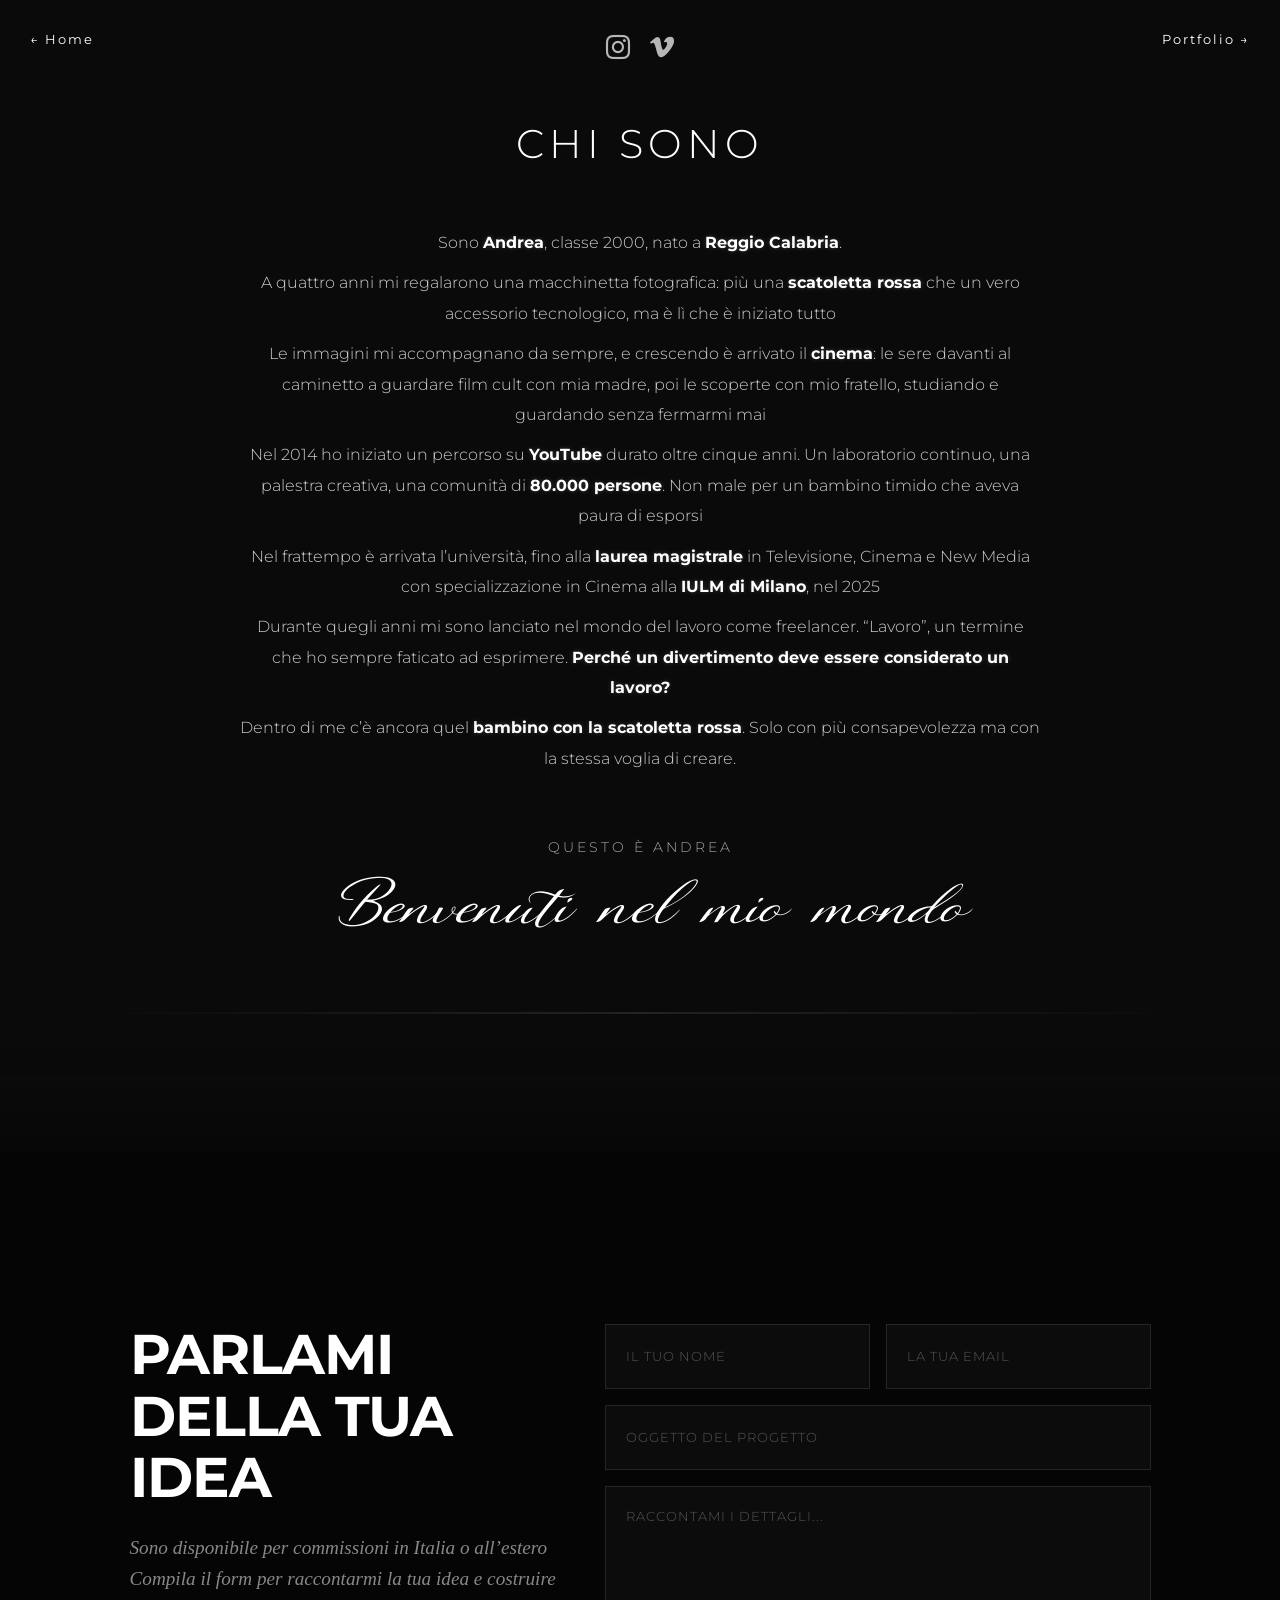
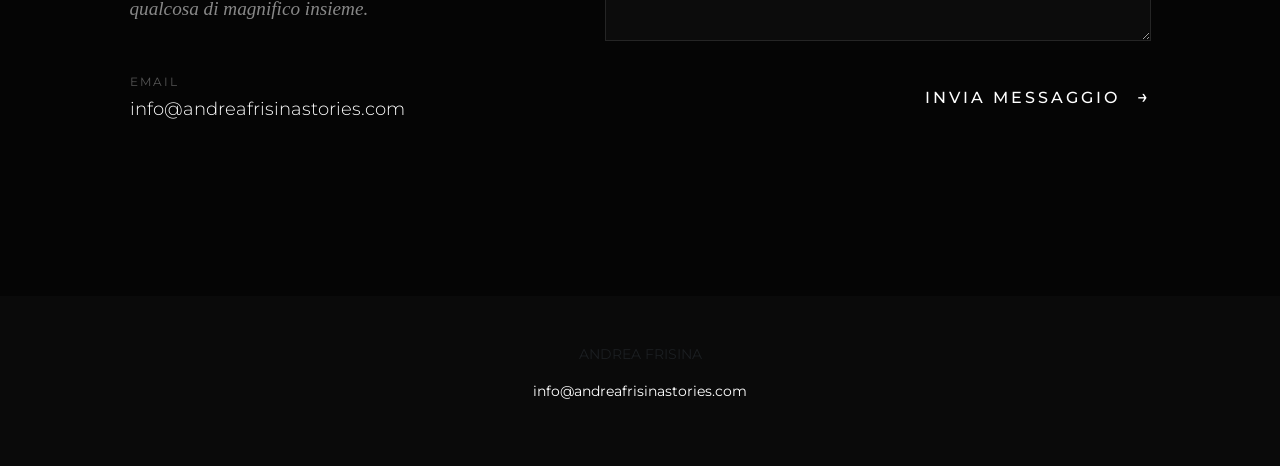
==== commit edae63e8: "adad" ====
--- a/html/chisono.html
+++ b/html/chisono.html
@@ -46,20 +46,20 @@
             
             <div class="bio-text section-main-content">
                 <p>Sono <strong>Andrea</strong>, classe 2000, nato a <strong>Reggio Calabria</strong>.</p>
-                <p>A quattro anni mi regalarono una macchinetta fotografica: più una <strong>scatoletta rossa</strong> che un vero accessorio tecnologico, ma è lì che è iniziato tutto.</p>
+                <p>A quattro anni mi regalarono una macchinetta fotografica: più una <strong>scatoletta rossa</strong> che un vero accessorio tecnologico, ma è lì che è iniziato tutto</p>
                 <p>Le immagini mi accompagnano da sempre, e crescendo è arrivato il <strong>cinema</strong>: le sere davanti al caminetto a guardare film cult con mia madre, poi le scoperte con mio fratello, studiando e guardando senza fermarmi mai</p>
                 <p>Nel 2014 ho iniziato un percorso su <strong>YouTube</strong> durato oltre cinque anni. Un laboratorio continuo, una palestra creativa, una comunità di <strong>80.000 persone</strong>. Non male per un bambino timido che aveva paura di esporsi</p>
                 <p>Nel frattempo è arrivata l’università, fino alla <strong>laurea magistrale</strong> in Televisione, Cinema e New Media con specializzazione in Cinema alla <strong>IULM di Milano</strong>, nel 2025</p>
                 <p>Durante quegli anni mi sono lanciato nel mondo del lavoro come freelancer. “Lavoro”, un termine che ho sempre faticato ad esprimere. <strong>Perché un divertimento deve essere considerato un lavoro?</strong></p>
-                <p>Dentro di me c’è ancora quel <strong>bambino con la scatoletta rossa</strong>. Solo con più consapevolezza ma con la stessa voglia di creare</p>
-                <p style="font-style: italic; margin-top: 40px; color: white;">Questo è Andrea. Benvenuti nel mio mondo.</p>
+                <p>Dentro di me c’è ancora quel <strong>bambino con la scatoletta rossa</strong>. Solo con più consapevolezza ma con la stessa voglia di creare.</p>
+                <!-- <p style="font-style: italic; margin-top: 40px; color: white;">Questo è Andrea. Benvenuti nel mio mondo.</p> -->
 
 
-                <div class="about-signature-container" style="margin-top: 60px; text-align: center;">
+                <div class="about-signature-container" style="margin-top: 60px; text-align: center; width: 100%; overflow: visible;">
                     <p style="font-family: 'Montserrat', sans-serif; font-weight: 300; text-transform: uppercase; letter-spacing: 3px; font-size: 0.9rem; margin-bottom: 10px; opacity: 0.8;">
                         Questo è Andrea
                     </p>
-                    <span class="welcome-signature" style="display: block; font-family: 'Playfair Display', serif !important; font-style: italic; font-size: clamp(2.5rem, 6vw, 5rem); color: white; line-height: 1.1;">
+                    <span class="welcome-signature" style="display: inline-block; font-family: 'Sparkling', serif !important; font-style: italic; font-size: clamp(2.5rem, 6vw, 4rem); color: white; line-height: 1.1; white-space: nowrap; padding-left: 0.2em; word-spacing: 0.3em;">
                         Benvenuti nel mio mondo
                     </span>
                 </div>
--- a/css/chisono.css
+++ b/css/chisono.css
@@ -31,6 +31,44 @@
     z-index: 1000; font-family: 'Montserrat'; letter-spacing: 2px; font-size: 0.8rem;
     transition: opacity 0.3s;
 }
+
+
+@media (max-width: 768px) {
+    .about-signature-container {
+        display: flex !important;
+        flex-direction: column !important;
+        align-items: center !important; /* Forza l'asse centrale matematico */
+        justify-content: center !important;
+        width: 100% !important;
+        padding: 0 !important;
+        margin-left: 0 !important;
+        margin-right: 0 !important;
+        overflow: visible !important;
+    }
+
+    .about-signature-container .welcome-signature {
+        display: block !important;
+        text-align: center !important;
+        white-space: normal !important; /* Permette il ritorno a capo se necessario */
+        font-size: 2.4rem !important;  /* Leggermente ridotto per far stare il "nel" al centro */
+        
+        /* RESET TOTALE DEI PADDING CHE SBILANCIANO */
+        padding-left: 0 !important; 
+        padding-right: 0 !important;
+        margin: 0 auto !important;
+        
+        /* CORREZIONE OTTICA: Il corsivo pende a destra, 
+           quindi "spingiamo" tutto leggermente a sinistra per compensare */
+        margin-left: -5px !important; 
+        
+        width: 100% !important;
+        max-width: 100vw !important;
+        line-height: 1.3 !important;
+        word-spacing: 0.4em !important; /* Ridotto per non "sparare" le parole ai lati */
+    }
+}
+
+
 .portfolio-link-top {
     position: fixed; top: 30px; right: 30px; color: white; text-decoration: none; 
     z-index: 1000; font-family: 'Montserrat'; letter-spacing: 2px; font-size: 0.8rem;
